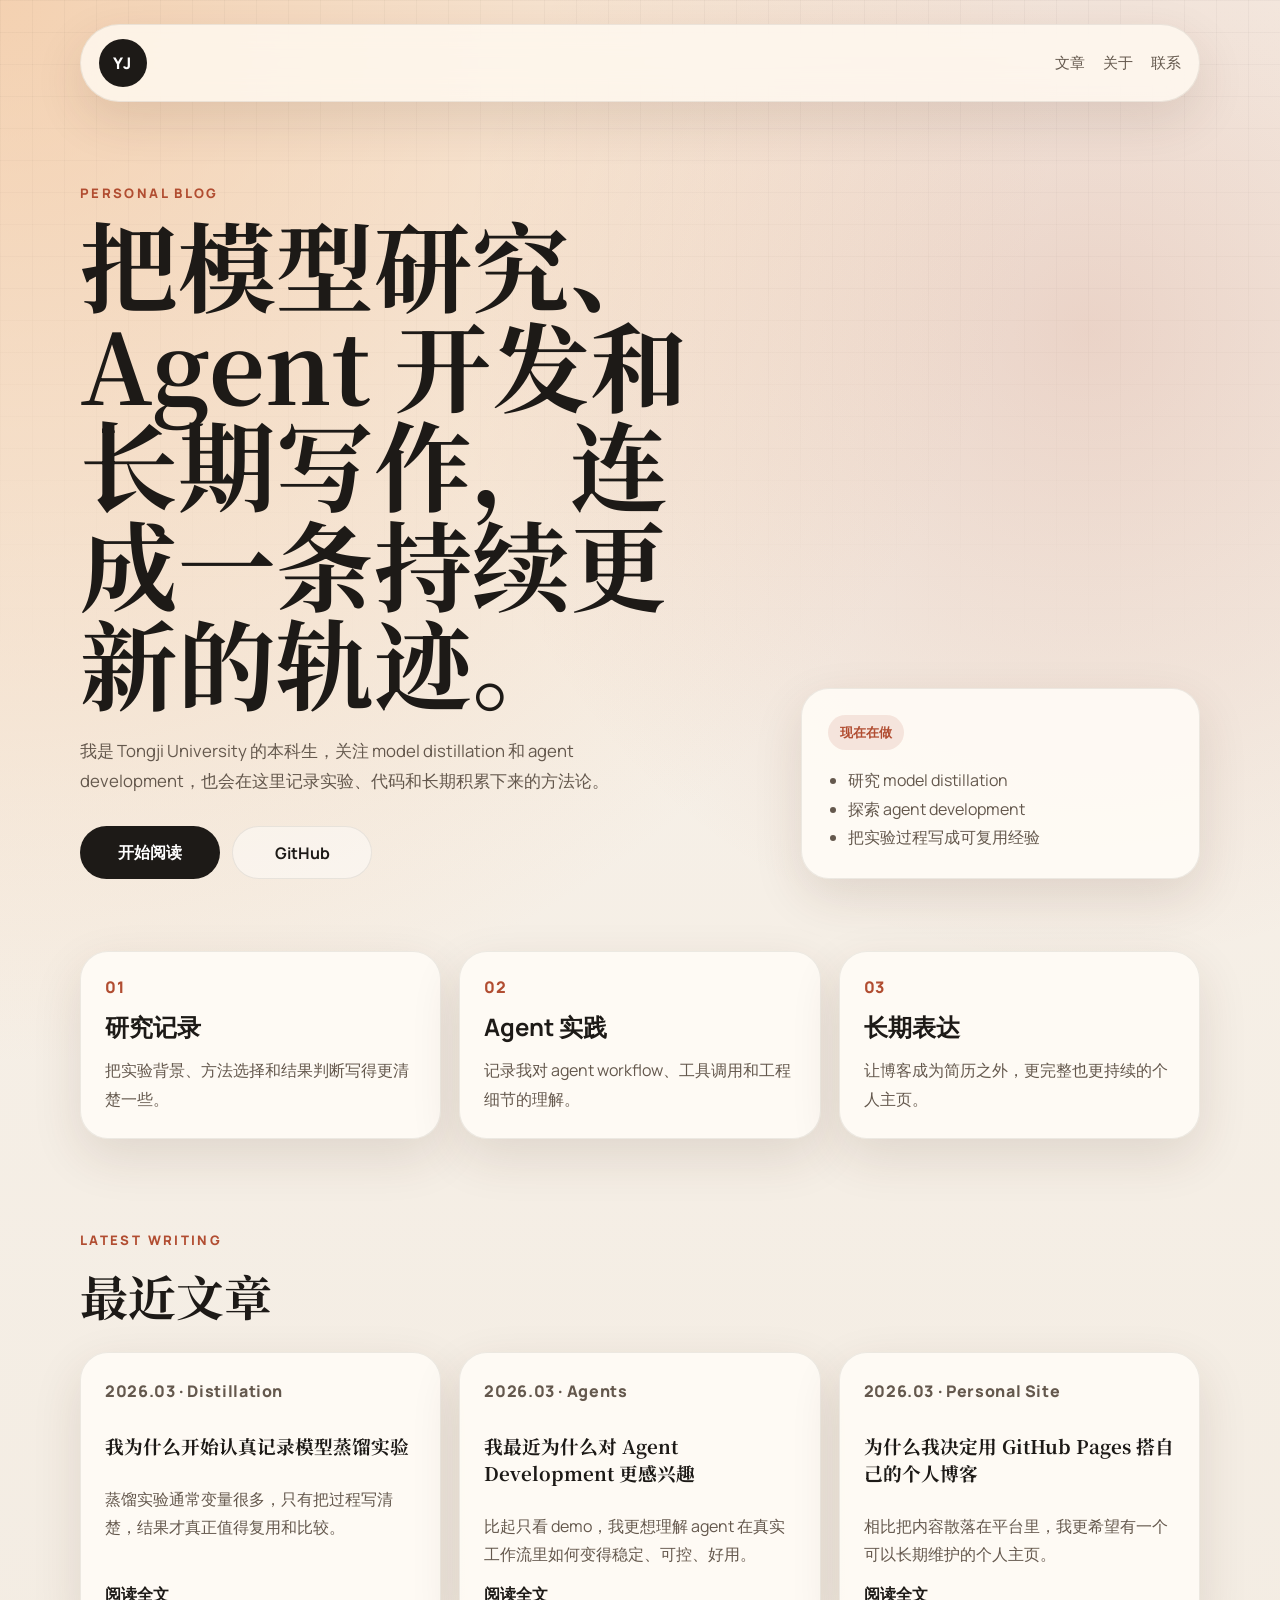
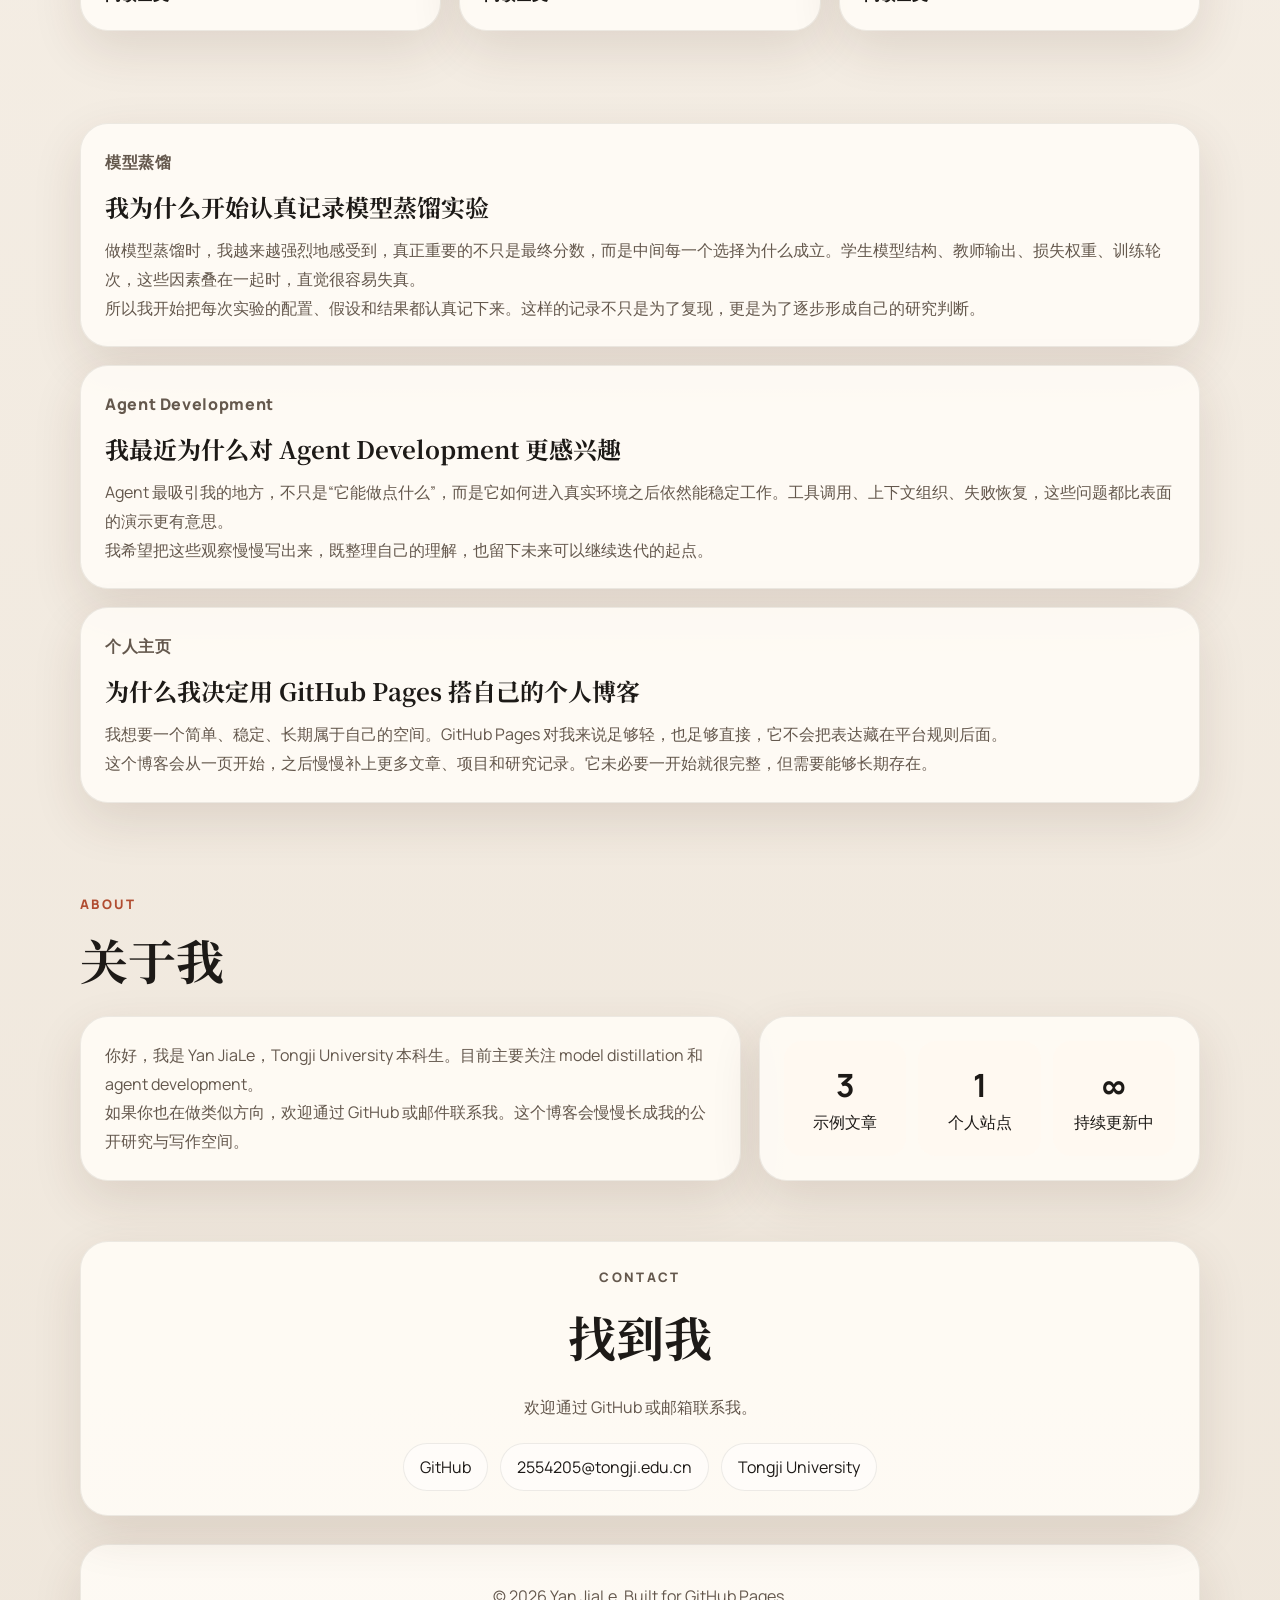
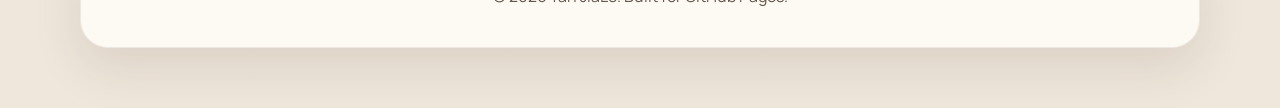
==== blog/index.html @ 61a16327 "Add GitHub Pages personal blog" ====
<!DOCTYPE html>
<html lang="zh-CN">
  <head>
    <meta charset="UTF-8" />
    <meta name="viewport" content="width=device-width, initial-scale=1.0" />
    <title>Yan JiaLe | Personal Blog</title>
    <meta
      name="description"
      content="Yan JiaLe 的个人博客，记录模型蒸馏、Agent 开发与个人研究笔记。"
    />
    <link rel="preconnect" href="https://fonts.googleapis.com" />
    <link rel="preconnect" href="https://fonts.gstatic.com" crossorigin />
    <link
      href="https://fonts.googleapis.com/css2?family=Manrope:wght@400;500;700;800&family=Noto+Serif+SC:wght@500;700&display=swap"
      rel="stylesheet"
    />
    <link rel="stylesheet" href="./styles.css" />
  </head>
  <body>
    <div class="page-shell">
      <header class="site-header">
        <a class="brand" href="#top">YJ</a>
        <nav class="site-nav">
          <a href="#writing">文章</a>
          <a href="#about">关于</a>
          <a href="#contact">联系</a>
        </nav>
      </header>

      <main id="top">
        <section class="hero">
          <div class="hero-copy">
            <p class="eyebrow">PERSONAL BLOG</p>
            <h1>把模型研究、Agent 开发和长期写作，连成一条持续更新的轨迹。</h1>
            <p class="hero-text">
              我是 Tongji University 的本科生，关注 model distillation 和 agent development，也会在这里记录实验、代码和长期积累下来的方法论。
            </p>
            <div class="hero-actions">
              <a class="button button-primary" href="#writing">开始阅读</a>
              <a class="button button-secondary" href="https://github.com/YanJiaLe-TongJi" target="_blank" rel="noreferrer">GitHub</a>
            </div>
          </div>

          <aside class="hero-card">
            <span class="hero-card-label">现在在做</span>
            <ul>
              <li>研究 model distillation</li>
              <li>探索 agent development</li>
              <li>把实验过程写成可复用经验</li>
            </ul>
          </aside>
        </section>

        <section class="section section-highlight">
          <div class="highlight-grid">
            <article>
              <span>01</span>
              <h2>研究记录</h2>
              <p>把实验背景、方法选择和结果判断写得更清楚一些。</p>
            </article>
            <article>
              <span>02</span>
              <h2>Agent 实践</h2>
              <p>记录我对 agent workflow、工具调用和工程细节的理解。</p>
            </article>
            <article>
              <span>03</span>
              <h2>长期表达</h2>
              <p>让博客成为简历之外，更完整也更持续的个人主页。</p>
            </article>
          </div>
        </section>

        <section class="section" id="writing">
          <div class="section-heading">
            <p class="eyebrow">LATEST WRITING</p>
            <h2>最近文章</h2>
          </div>

          <div class="post-grid">
            <article class="post-card">
              <p class="meta">2026.03 · Distillation</p>
              <h3>我为什么开始认真记录模型蒸馏实验</h3>
              <p>
                蒸馏实验通常变量很多，只有把过程写清楚，结果才真正值得复用和比较。
              </p>
              <a href="#post-1">阅读全文</a>
            </article>

            <article class="post-card">
              <p class="meta">2026.03 · Agents</p>
              <h3>我最近为什么对 Agent Development 更感兴趣</h3>
              <p>
                比起只看 demo，我更想理解 agent 在真实工作流里如何变得稳定、可控、好用。
              </p>
              <a href="#post-2">阅读全文</a>
            </article>

            <article class="post-card">
              <p class="meta">2026.03 · Personal Site</p>
              <h3>为什么我决定用 GitHub Pages 搭自己的个人博客</h3>
              <p>
                相比把内容散落在平台里，我更希望有一个可以长期维护的个人主页。
              </p>
              <a href="#post-3">阅读全文</a>
            </article>
          </div>
        </section>

        <section class="section article-list">
          <article class="article-preview" id="post-1">
            <p class="meta">模型蒸馏</p>
            <h2>我为什么开始认真记录模型蒸馏实验</h2>
            <p>
              做模型蒸馏时，我越来越强烈地感受到，真正重要的不只是最终分数，而是中间每一个选择为什么成立。学生模型结构、教师输出、损失权重、训练轮次，这些因素叠在一起时，直觉很容易失真。
            </p>
            <p>
              所以我开始把每次实验的配置、假设和结果都认真记下来。这样的记录不只是为了复现，更是为了逐步形成自己的研究判断。
            </p>
          </article>

          <article class="article-preview" id="post-2">
            <p class="meta">Agent Development</p>
            <h2>我最近为什么对 Agent Development 更感兴趣</h2>
            <p>
              Agent 最吸引我的地方，不只是“它能做点什么”，而是它如何进入真实环境之后依然能稳定工作。工具调用、上下文组织、失败恢复，这些问题都比表面的演示更有意思。
            </p>
            <p>
              我希望把这些观察慢慢写出来，既整理自己的理解，也留下未来可以继续迭代的起点。
            </p>
          </article>

          <article class="article-preview" id="post-3">
            <p class="meta">个人主页</p>
            <h2>为什么我决定用 GitHub Pages 搭自己的个人博客</h2>
            <p>
              我想要一个简单、稳定、长期属于自己的空间。GitHub Pages 对我来说足够轻，也足够直接，它不会把表达藏在平台规则后面。
            </p>
            <p>
              这个博客会从一页开始，之后慢慢补上更多文章、项目和研究记录。它未必要一开始就很完整，但需要能够长期存在。
            </p>
          </article>
        </section>

        <section class="section split-section" id="about">
          <div class="section-heading">
            <p class="eyebrow">ABOUT</p>
            <h2>关于我</h2>
          </div>

          <div class="about-grid">
            <div class="about-panel">
              <p>
                你好，我是 Yan JiaLe，Tongji University 本科生。目前主要关注 model distillation 和 agent development。
              </p>
              <p>
                如果你也在做类似方向，欢迎通过 GitHub 或邮件联系我。这个博客会慢慢长成我的公开研究与写作空间。
              </p>
            </div>

            <div class="about-panel stats-panel">
              <div>
                <strong>3</strong>
                <span>示例文章</span>
              </div>
              <div>
                <strong>1</strong>
                <span>个人站点</span>
              </div>
              <div>
                <strong>∞</strong>
                <span>持续更新中</span>
              </div>
            </div>
          </div>
        </section>

        <section class="section contact-section" id="contact">
          <div class="section-heading">
            <p class="eyebrow">CONTACT</p>
            <h2>找到我</h2>
          </div>
          <p>
            欢迎通过 GitHub 或邮箱联系我。
          </p>
          <div class="contact-links">
            <a href="https://github.com/YanJiaLe-TongJi" target="_blank" rel="noreferrer">GitHub</a>
            <a href="mailto:2554205@tongji.edu.cn">2554205@tongji.edu.cn</a>
            <a href="https://www.tongji.edu.cn" target="_blank" rel="noreferrer">Tongji University</a>
          </div>
        </section>
      </main>

      <footer class="site-footer">
        <p>© <span id="current-year"></span> Yan JiaLe. Built for GitHub Pages.</p>
      </footer>
    </div>

    <script src="./script.js"></script>
  </body>
</html>
---- blog/styles.css ----
:root {
  --bg: #f4efe8;
  --surface: rgba(255, 252, 246, 0.88);
  --surface-strong: #fff9f1;
  --ink: #1d1a17;
  --muted: #64584d;
  --accent: #b14d31;
  --accent-soft: #e8b38a;
  --line: rgba(29, 26, 23, 0.08);
  --shadow: 0 18px 50px rgba(77, 44, 28, 0.12);
  --radius-lg: 28px;
  --radius-md: 18px;
  --radius-sm: 999px;
  --container: 1120px;
}

* {
  box-sizing: border-box;
}

html {
  scroll-behavior: smooth;
}

body {
  margin: 0;
  min-height: 100vh;
  color: var(--ink);
  background:
    radial-gradient(circle at top left, rgba(241, 187, 139, 0.6), transparent 30%),
    radial-gradient(circle at 85% 10%, rgba(177, 77, 49, 0.18), transparent 20%),
    linear-gradient(180deg, #f8f2ea 0%, #efe7dc 100%);
  font-family: "Manrope", sans-serif;
}

body::before {
  position: fixed;
  inset: 0;
  z-index: -1;
  background-image:
    linear-gradient(rgba(29, 26, 23, 0.04) 1px, transparent 1px),
    linear-gradient(90deg, rgba(29, 26, 23, 0.04) 1px, transparent 1px);
  background-size: 32px 32px;
  content: "";
  mask-image: linear-gradient(180deg, rgba(0, 0, 0, 0.8), transparent 75%);
}

a {
  color: inherit;
  text-decoration: none;
}

.page-shell {
  width: min(calc(100% - 32px), var(--container));
  margin: 0 auto;
  padding: 24px 0 60px;
}

.site-header {
  position: sticky;
  top: 16px;
  z-index: 10;
  display: flex;
  align-items: center;
  justify-content: space-between;
  padding: 14px 18px;
  border: 1px solid var(--line);
  border-radius: var(--radius-sm);
  background: rgba(255, 249, 241, 0.82);
  backdrop-filter: blur(14px);
  box-shadow: var(--shadow);
}

.brand {
  display: inline-flex;
  align-items: center;
  justify-content: center;
  width: 48px;
  height: 48px;
  border-radius: 50%;
  background: var(--ink);
  color: #fff;
  font-weight: 800;
  letter-spacing: 0.08em;
}

.site-nav {
  display: flex;
  gap: 18px;
  color: var(--muted);
  font-size: 0.95rem;
}

.hero {
  display: grid;
  grid-template-columns: 1.4fr 0.8fr;
  gap: 24px;
  align-items: end;
  padding: 82px 0 44px;
}

.hero-copy h1,
.section-heading h2,
.article-preview h2,
.post-card h3 {
  font-family: "Noto Serif SC", serif;
}

.eyebrow {
  margin: 0 0 12px;
  color: var(--accent);
  font-size: 0.82rem;
  font-weight: 800;
  letter-spacing: 0.18em;
}

.hero-copy h1 {
  margin: 0;
  max-width: 11ch;
  font-size: clamp(3rem, 8vw, 6.1rem);
  line-height: 1.02;
}

.hero-text {
  max-width: 34rem;
  margin: 24px 0 0;
  color: var(--muted);
  font-size: 1.05rem;
  line-height: 1.8;
}

.hero-actions {
  display: flex;
  flex-wrap: wrap;
  gap: 12px;
  margin-top: 30px;
}

.button {
  display: inline-flex;
  align-items: center;
  justify-content: center;
  min-width: 140px;
  padding: 14px 20px;
  border-radius: var(--radius-sm);
  border: 1px solid transparent;
  font-weight: 700;
}

.button-primary {
  background: var(--ink);
  color: #fff;
}

.button-secondary {
  border-color: var(--line);
  background: rgba(255, 255, 255, 0.44);
}

.hero-card,
.post-card,
.article-preview,
.about-panel,
.contact-section,
.site-footer,
.highlight-grid article {
  border: 1px solid var(--line);
  border-radius: var(--radius-lg);
  background: var(--surface);
  box-shadow: var(--shadow);
}

.hero-card {
  padding: 26px;
  transform: rotate(2deg);
}

.hero-card-label {
  display: inline-block;
  margin-bottom: 16px;
  padding: 8px 12px;
  border-radius: var(--radius-sm);
  background: rgba(177, 77, 49, 0.12);
  color: var(--accent);
  font-size: 0.82rem;
  font-weight: 700;
}

.hero-card ul {
  margin: 0;
  padding-left: 20px;
  color: var(--muted);
  line-height: 1.8;
}

.section {
  margin-top: 28px;
  padding: 32px 0;
}

.section-highlight {
  padding-top: 0;
}

.highlight-grid {
  display: grid;
  grid-template-columns: repeat(3, 1fr);
  gap: 18px;
}

.highlight-grid article,
.post-card,
.article-preview,
.about-panel,
.contact-section,
.site-footer {
  padding: 24px;
}

.highlight-grid span,
.meta {
  color: var(--accent);
  font-weight: 800;
  letter-spacing: 0.04em;
}

.highlight-grid h2,
.post-card h3,
.article-preview h2,
.section-heading h2 {
  margin: 12px 0;
}

.highlight-grid p,
.post-card p,
.article-preview p,
.about-panel p,
.contact-section p {
  margin: 0;
  color: var(--muted);
  line-height: 1.8;
}

.section-heading {
  margin-bottom: 22px;
}

.section-heading h2 {
  font-size: clamp(2rem, 4vw, 3rem);
}

.post-grid {
  display: grid;
  grid-template-columns: repeat(3, 1fr);
  gap: 18px;
}

.post-card {
  display: flex;
  flex-direction: column;
  gap: 14px;
}

.post-card a {
  margin-top: auto;
  font-weight: 800;
}

.article-list {
  display: grid;
  gap: 18px;
}

.split-section .about-grid {
  display: grid;
  grid-template-columns: 1.2fr 0.8fr;
  gap: 18px;
}

.stats-panel {
  display: grid;
  grid-template-columns: repeat(3, 1fr);
  gap: 12px;
}

.stats-panel div {
  display: grid;
  gap: 4px;
  place-items: center;
  padding: 22px 12px;
  border-radius: var(--radius-md);
  background: var(--surface-strong);
}

.stats-panel strong {
  font-size: 2rem;
}

.contact-section {
  text-align: center;
}

.contact-links {
  display: flex;
  justify-content: center;
  flex-wrap: wrap;
  gap: 12px;
  margin-top: 22px;
}

.contact-links a {
  padding: 12px 16px;
  border: 1px solid var(--line);
  border-radius: var(--radius-sm);
  background: rgba(255, 255, 255, 0.5);
}

.site-footer {
  margin-top: 28px;
  text-align: center;
  color: var(--muted);
}

.hero-copy,
.hero-card,
.highlight-grid article,
.post-card,
.article-preview,
.about-panel,
.contact-section {
  opacity: 0;
  transform: translateY(24px);
  animation: rise 0.7s ease forwards;
}

.hero-card {
  animation-delay: 0.15s;
}

.highlight-grid article:nth-child(2),
.post-card:nth-child(2),
.article-preview:nth-child(2) {
  animation-delay: 0.18s;
}

.highlight-grid article:nth-child(3),
.post-card:nth-child(3),
.article-preview:nth-child(3) {
  animation-delay: 0.28s;
}

@keyframes rise {
  to {
    opacity: 1;
    transform: translateY(0);
  }
}

@media (max-width: 900px) {
  .hero,
  .highlight-grid,
  .post-grid,
  .split-section .about-grid,
  .stats-panel {
    grid-template-columns: 1fr;
  }

  .hero-card {
    transform: none;
  }
}

@media (max-width: 640px) {
  .page-shell {
    width: min(calc(100% - 20px), var(--container));
  }

  .site-header {
    top: 10px;
    padding: 12px 14px;
  }

  .site-nav {
    gap: 12px;
    font-size: 0.88rem;
  }

  .brand {
    width: 42px;
    height: 42px;
  }

  .hero {
    padding-top: 54px;
  }

  .hero-copy h1 {
    max-width: none;
  }
}
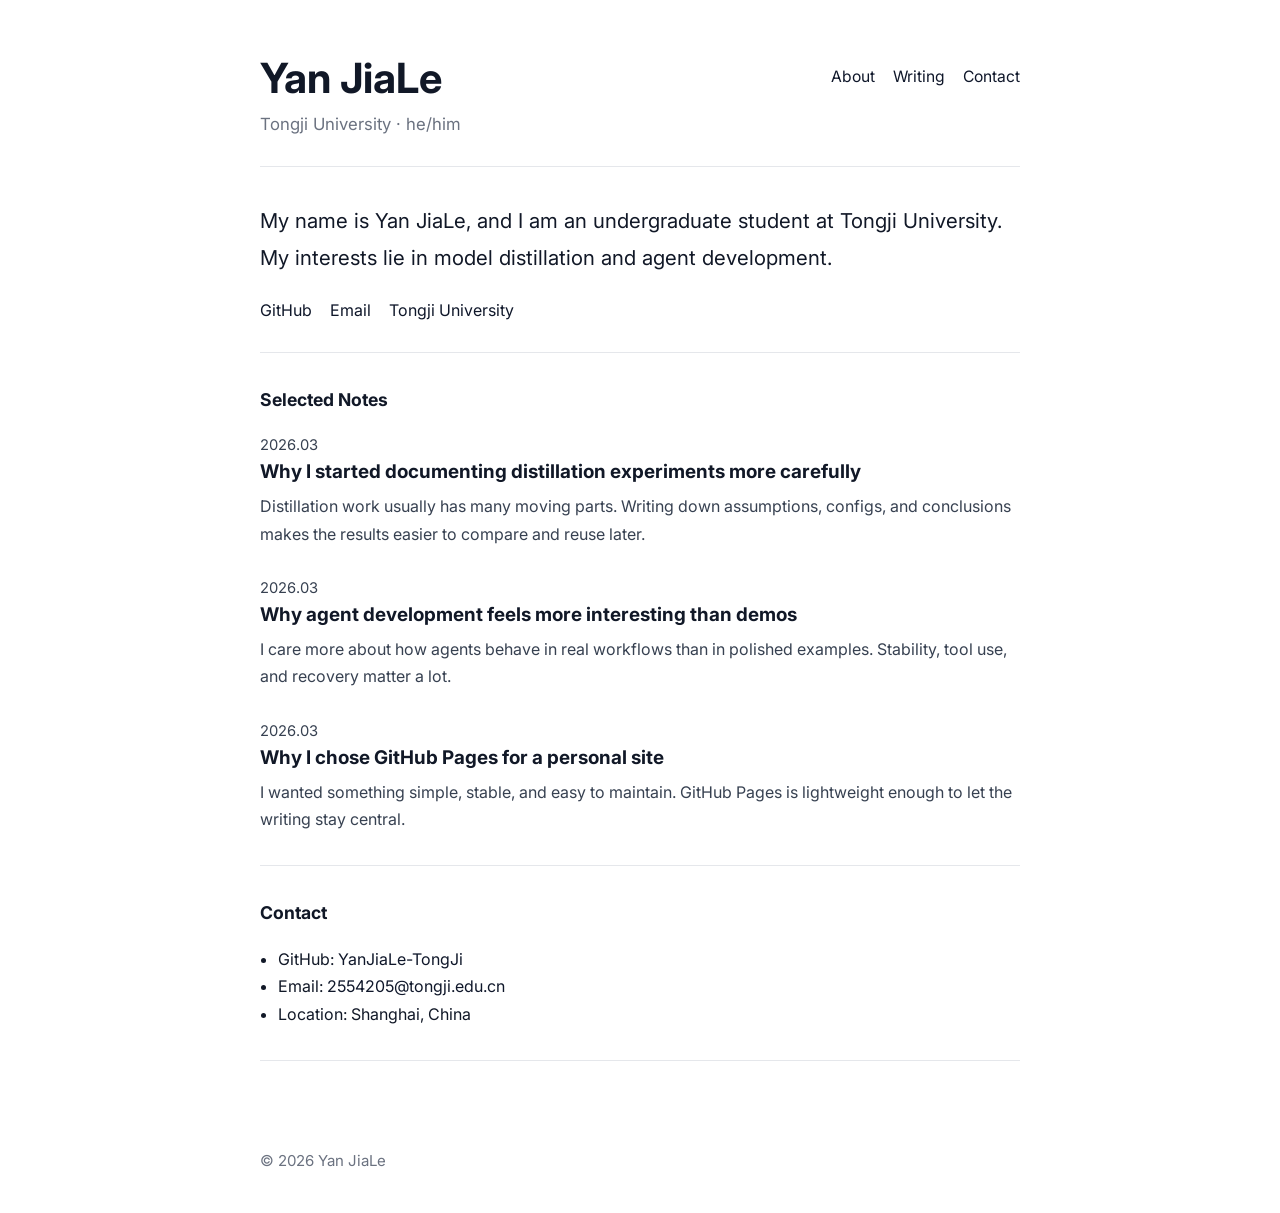
==== commit 70525cda: "Simplify blog layout" ====
--- a/blog/index.html
+++ b/blog/index.html
@@ -3,198 +3,93 @@
   <head>
     <meta charset="UTF-8" />
     <meta name="viewport" content="width=device-width, initial-scale=1.0" />
-    <title>Yan JiaLe | Personal Blog</title>
+    <title>Yan JiaLe</title>
     <meta
       name="description"
-      content="Yan JiaLe 的个人博客，记录模型蒸馏、Agent 开发与个人研究笔记。"
+      content="Yan JiaLe 的个人主页，关注 model distillation、agent development 与研究记录。"
     />
     <link rel="preconnect" href="https://fonts.googleapis.com" />
     <link rel="preconnect" href="https://fonts.gstatic.com" crossorigin />
     <link
-      href="https://fonts.googleapis.com/css2?family=Manrope:wght@400;500;700;800&family=Noto+Serif+SC:wght@500;700&display=swap"
+      href="https://fonts.googleapis.com/css2?family=Inter:wght@400;500;600;700;800&display=swap"
       rel="stylesheet"
     />
     <link rel="stylesheet" href="./styles.css" />
   </head>
   <body>
-    <div class="page-shell">
+    <div class="container">
       <header class="site-header">
-        <a class="brand" href="#top">YJ</a>
-        <nav class="site-nav">
-          <a href="#writing">文章</a>
-          <a href="#about">关于</a>
-          <a href="#contact">联系</a>
+        <div>
+          <h1>Yan JiaLe</h1>
+          <p class="subtitle">Tongji University · he/him</p>
+        </div>
+        <nav class="nav">
+          <a href="#about">About</a>
+          <a href="#writing">Writing</a>
+          <a href="#contact">Contact</a>
         </nav>
       </header>
 
-      <main id="top">
-        <section class="hero">
-          <div class="hero-copy">
-            <p class="eyebrow">PERSONAL BLOG</p>
-            <h1>把模型研究、Agent 开发和长期写作，连成一条持续更新的轨迹。</h1>
-            <p class="hero-text">
-              我是 Tongji University 的本科生，关注 model distillation 和 agent development，也会在这里记录实验、代码和长期积累下来的方法论。
-            </p>
-            <div class="hero-actions">
-              <a class="button button-primary" href="#writing">开始阅读</a>
-              <a class="button button-secondary" href="https://github.com/YanJiaLe-TongJi" target="_blank" rel="noreferrer">GitHub</a>
-            </div>
-          </div>
-
-          <aside class="hero-card">
-            <span class="hero-card-label">现在在做</span>
-            <ul>
-              <li>研究 model distillation</li>
-              <li>探索 agent development</li>
-              <li>把实验过程写成可复用经验</li>
-            </ul>
-          </aside>
-        </section>
-
-        <section class="section section-highlight">
-          <div class="highlight-grid">
-            <article>
-              <span>01</span>
-              <h2>研究记录</h2>
-              <p>把实验背景、方法选择和结果判断写得更清楚一些。</p>
-            </article>
-            <article>
-              <span>02</span>
-              <h2>Agent 实践</h2>
-              <p>记录我对 agent workflow、工具调用和工程细节的理解。</p>
-            </article>
-            <article>
-              <span>03</span>
-              <h2>长期表达</h2>
-              <p>让博客成为简历之外，更完整也更持续的个人主页。</p>
-            </article>
+      <main>
+        <section class="intro" id="about">
+          <p>
+            My name is Yan JiaLe, and I am an undergraduate student at Tongji
+            University. My interests lie in model distillation and agent
+            development.
+          </p>
+          <div class="links">
+            <a href="https://github.com/YanJiaLe-TongJi" target="_blank" rel="noreferrer">GitHub</a>
+            <a href="mailto:2554205@tongji.edu.cn">Email</a>
+            <a href="https://www.tongji.edu.cn" target="_blank" rel="noreferrer">Tongji University</a>
           </div>
         </section>
 
         <section class="section" id="writing">
-          <div class="section-heading">
-            <p class="eyebrow">LATEST WRITING</p>
-            <h2>最近文章</h2>
-          </div>
+          <h2>Selected Notes</h2>
 
-          <div class="post-grid">
-            <article class="post-card">
-              <p class="meta">2026.03 · Distillation</p>
-              <h3>我为什么开始认真记录模型蒸馏实验</h3>
-              <p>
-                蒸馏实验通常变量很多，只有把过程写清楚，结果才真正值得复用和比较。
-              </p>
-              <a href="#post-1">阅读全文</a>
-            </article>
-
-            <article class="post-card">
-              <p class="meta">2026.03 · Agents</p>
-              <h3>我最近为什么对 Agent Development 更感兴趣</h3>
-              <p>
-                比起只看 demo，我更想理解 agent 在真实工作流里如何变得稳定、可控、好用。
-              </p>
-              <a href="#post-2">阅读全文</a>
-            </article>
-
-            <article class="post-card">
-              <p class="meta">2026.03 · Personal Site</p>
-              <h3>为什么我决定用 GitHub Pages 搭自己的个人博客</h3>
-              <p>
-                相比把内容散落在平台里，我更希望有一个可以长期维护的个人主页。
-              </p>
-              <a href="#post-3">阅读全文</a>
-            </article>
-          </div>
-        </section>
-
-        <section class="section article-list">
-          <article class="article-preview" id="post-1">
-            <p class="meta">模型蒸馏</p>
-            <h2>我为什么开始认真记录模型蒸馏实验</h2>
+          <article class="entry">
+            <p class="meta">2026.03</p>
+            <h3>Why I started documenting distillation experiments more carefully</h3>
             <p>
-              做模型蒸馏时，我越来越强烈地感受到，真正重要的不只是最终分数，而是中间每一个选择为什么成立。学生模型结构、教师输出、损失权重、训练轮次，这些因素叠在一起时，直觉很容易失真。
-            </p>
-            <p>
-              所以我开始把每次实验的配置、假设和结果都认真记下来。这样的记录不只是为了复现，更是为了逐步形成自己的研究判断。
+              Distillation work usually has many moving parts. Writing down
+              assumptions, configs, and conclusions makes the results easier to
+              compare and reuse later.
             </p>
           </article>
 
-          <article class="article-preview" id="post-2">
-            <p class="meta">Agent Development</p>
-            <h2>我最近为什么对 Agent Development 更感兴趣</h2>
+          <article class="entry">
+            <p class="meta">2026.03</p>
+            <h3>Why agent development feels more interesting than demos</h3>
             <p>
-              Agent 最吸引我的地方，不只是“它能做点什么”，而是它如何进入真实环境之后依然能稳定工作。工具调用、上下文组织、失败恢复，这些问题都比表面的演示更有意思。
-            </p>
-            <p>
-              我希望把这些观察慢慢写出来，既整理自己的理解，也留下未来可以继续迭代的起点。
+              I care more about how agents behave in real workflows than in
+              polished examples. Stability, tool use, and recovery matter a lot.
             </p>
           </article>
 
-          <article class="article-preview" id="post-3">
-            <p class="meta">个人主页</p>
-            <h2>为什么我决定用 GitHub Pages 搭自己的个人博客</h2>
+          <article class="entry">
+            <p class="meta">2026.03</p>
+            <h3>Why I chose GitHub Pages for a personal site</h3>
             <p>
-              我想要一个简单、稳定、长期属于自己的空间。GitHub Pages 对我来说足够轻，也足够直接，它不会把表达藏在平台规则后面。
-            </p>
-            <p>
-              这个博客会从一页开始，之后慢慢补上更多文章、项目和研究记录。它未必要一开始就很完整，但需要能够长期存在。
+              I wanted something simple, stable, and easy to maintain. GitHub
+              Pages is lightweight enough to let the writing stay central.
             </p>
           </article>
         </section>
 
-        <section class="section split-section" id="about">
-          <div class="section-heading">
-            <p class="eyebrow">ABOUT</p>
-            <h2>关于我</h2>
-          </div>
-
-          <div class="about-grid">
-            <div class="about-panel">
-              <p>
-                你好，我是 Yan JiaLe，Tongji University 本科生。目前主要关注 model distillation 和 agent development。
-              </p>
-              <p>
-                如果你也在做类似方向，欢迎通过 GitHub 或邮件联系我。这个博客会慢慢长成我的公开研究与写作空间。
-              </p>
-            </div>
-
-            <div class="about-panel stats-panel">
-              <div>
-                <strong>3</strong>
-                <span>示例文章</span>
-              </div>
-              <div>
-                <strong>1</strong>
-                <span>个人站点</span>
-              </div>
-              <div>
-                <strong>∞</strong>
-                <span>持续更新中</span>
-              </div>
-            </div>
-          </div>
-        </section>
-
-        <section class="section contact-section" id="contact">
-          <div class="section-heading">
-            <p class="eyebrow">CONTACT</p>
-            <h2>找到我</h2>
-          </div>
-          <p>
-            欢迎通过 GitHub 或邮箱联系我。
-          </p>
-          <div class="contact-links">
-            <a href="https://github.com/YanJiaLe-TongJi" target="_blank" rel="noreferrer">GitHub</a>
-            <a href="mailto:2554205@tongji.edu.cn">2554205@tongji.edu.cn</a>
-            <a href="https://www.tongji.edu.cn" target="_blank" rel="noreferrer">Tongji University</a>
-          </div>
+        <section class="section" id="contact">
+          <h2>Contact</h2>
+          <ul class="contact-list">
+            <li>GitHub: <a href="https://github.com/YanJiaLe-TongJi" target="_blank" rel="noreferrer">YanJiaLe-TongJi</a></li>
+            <li>Email: <a href="mailto:2554205@tongji.edu.cn">2554205@tongji.edu.cn</a></li>
+            <li>Location: Shanghai, China</li>
+          </ul>
         </section>
       </main>
+    </div>
 
-      <footer class="site-footer">
-        <p>© <span id="current-year"></span> Yan JiaLe. Built for GitHub Pages.</p>
-      </footer>
-    </div>
+    <footer class="footer">
+      <p>© <span id="current-year"></span> Yan JiaLe</p>
+    </footer>
 
     <script src="./script.js"></script>
   </body>
--- a/blog/styles.css
+++ b/blog/styles.css
@@ -1,17 +1,9 @@
 :root {
-  --bg: #f4efe8;
-  --surface: rgba(255, 252, 246, 0.88);
-  --surface-strong: #fff9f1;
-  --ink: #1d1a17;
-  --muted: #64584d;
-  --accent: #b14d31;
-  --accent-soft: #e8b38a;
-  --line: rgba(29, 26, 23, 0.08);
-  --shadow: 0 18px 50px rgba(77, 44, 28, 0.12);
-  --radius-lg: 28px;
-  --radius-md: 18px;
-  --radius-sm: 999px;
-  --container: 1120px;
+  --bg: #ffffff;
+  --text: #111827;
+  --muted: #6b7280;
+  --line: #e5e7eb;
+  --link: #0f172a;
 }
 
 * {
@@ -24,377 +16,131 @@
 
 body {
   margin: 0;
-  min-height: 100vh;
-  color: var(--ink);
-  background:
-    radial-gradient(circle at top left, rgba(241, 187, 139, 0.6), transparent 30%),
-    radial-gradient(circle at 85% 10%, rgba(177, 77, 49, 0.18), transparent 20%),
-    linear-gradient(180deg, #f8f2ea 0%, #efe7dc 100%);
-  font-family: "Manrope", sans-serif;
-}
-
-body::before {
-  position: fixed;
-  inset: 0;
-  z-index: -1;
-  background-image:
-    linear-gradient(rgba(29, 26, 23, 0.04) 1px, transparent 1px),
-    linear-gradient(90deg, rgba(29, 26, 23, 0.04) 1px, transparent 1px);
-  background-size: 32px 32px;
-  content: "";
-  mask-image: linear-gradient(180deg, rgba(0, 0, 0, 0.8), transparent 75%);
+  background: var(--bg);
+  color: var(--text);
+  font-family: "Inter", sans-serif;
+  line-height: 1.7;
 }
 
 a {
-  color: inherit;
+  color: var(--link);
   text-decoration: none;
 }
 
-.page-shell {
-  width: min(calc(100% - 32px), var(--container));
+a:hover {
+  text-decoration: underline;
+}
+
+.container {
+  width: min(760px, calc(100% - 32px));
   margin: 0 auto;
-  padding: 24px 0 60px;
+  padding: 56px 0 72px;
 }
 
 .site-header {
-  position: sticky;
-  top: 16px;
-  z-index: 10;
   display: flex;
-  align-items: center;
   justify-content: space-between;
-  padding: 14px 18px;
-  border: 1px solid var(--line);
-  border-radius: var(--radius-sm);
-  background: rgba(255, 249, 241, 0.82);
-  backdrop-filter: blur(14px);
-  box-shadow: var(--shadow);
+  align-items: flex-start;
+  gap: 24px;
+  padding-bottom: 28px;
+  border-bottom: 1px solid var(--line);
 }
 
-.brand {
-  display: inline-flex;
-  align-items: center;
-  justify-content: center;
-  width: 48px;
-  height: 48px;
-  border-radius: 50%;
-  background: var(--ink);
-  color: #fff;
-  font-weight: 800;
-  letter-spacing: 0.08em;
+.site-header h1 {
+  margin: 0;
+  font-size: 2.6rem;
+  line-height: 1.1;
 }
 
-.site-nav {
+.subtitle {
+  margin: 8px 0 0;
+  color: var(--muted);
+  font-size: 1.05rem;
+}
+
+.nav {
   display: flex;
   gap: 18px;
-  color: var(--muted);
-  font-size: 0.95rem;
+  padding-top: 8px;
+  font-size: 0.98rem;
 }
 
-.hero {
-  display: grid;
-  grid-template-columns: 1.4fr 0.8fr;
-  gap: 24px;
-  align-items: end;
-  padding: 82px 0 44px;
+.intro {
+  padding: 36px 0 28px;
+  border-bottom: 1px solid var(--line);
 }
 
-.hero-copy h1,
-.section-heading h2,
-.article-preview h2,
-.post-card h3 {
-  font-family: "Noto Serif SC", serif;
-}
-
-.eyebrow {
-  margin: 0 0 12px;
-  color: var(--accent);
-  font-size: 0.82rem;
-  font-weight: 800;
-  letter-spacing: 0.18em;
-}
-
-.hero-copy h1 {
+.intro p {
   margin: 0;
-  max-width: 11ch;
-  font-size: clamp(3rem, 8vw, 6.1rem);
-  line-height: 1.02;
-}
-
-.hero-text {
-  max-width: 34rem;
-  margin: 24px 0 0;
-  color: var(--muted);
-  font-size: 1.05rem;
+  font-size: 1.28rem;
   line-height: 1.8;
 }
 
-.hero-actions {
+.links {
   display: flex;
   flex-wrap: wrap;
-  gap: 12px;
-  margin-top: 30px;
-}
-
-.button {
-  display: inline-flex;
-  align-items: center;
-  justify-content: center;
-  min-width: 140px;
-  padding: 14px 20px;
-  border-radius: var(--radius-sm);
-  border: 1px solid transparent;
-  font-weight: 700;
-}
-
-.button-primary {
-  background: var(--ink);
-  color: #fff;
-}
-
-.button-secondary {
-  border-color: var(--line);
-  background: rgba(255, 255, 255, 0.44);
-}
-
-.hero-card,
-.post-card,
-.article-preview,
-.about-panel,
-.contact-section,
-.site-footer,
-.highlight-grid article {
-  border: 1px solid var(--line);
-  border-radius: var(--radius-lg);
-  background: var(--surface);
-  box-shadow: var(--shadow);
-}
-
-.hero-card {
-  padding: 26px;
-  transform: rotate(2deg);
-}
-
-.hero-card-label {
-  display: inline-block;
-  margin-bottom: 16px;
-  padding: 8px 12px;
-  border-radius: var(--radius-sm);
-  background: rgba(177, 77, 49, 0.12);
-  color: var(--accent);
-  font-size: 0.82rem;
-  font-weight: 700;
-}
-
-.hero-card ul {
-  margin: 0;
-  padding-left: 20px;
+  gap: 18px;
+  margin-top: 20px;
   color: var(--muted);
-  line-height: 1.8;
 }
 
 .section {
-  margin-top: 28px;
   padding: 32px 0;
+  border-bottom: 1px solid var(--line);
 }
 
-.section-highlight {
-  padding-top: 0;
+.section h2 {
+  margin: 0 0 18px;
+  font-size: 1.1rem;
 }
 
-.highlight-grid {
-  display: grid;
-  grid-template-columns: repeat(3, 1fr);
-  gap: 18px;
+.entry + .entry {
+  margin-top: 28px;
 }
 
-.highlight-grid article,
-.post-card,
-.article-preview,
-.about-panel,
-.contact-section,
-.site-footer {
-  padding: 24px;
+.meta {
+  margin: 0 0 6px;
+  color: var(--muted);
+  font-size: 0.92rem;
 }
 
-.highlight-grid span,
-.meta {
-  color: var(--accent);
-  font-weight: 800;
-  letter-spacing: 0.04em;
+.entry h3 {
+  margin: 0 0 8px;
+  font-size: 1.18rem;
+  line-height: 1.45;
 }
 
-.highlight-grid h2,
-.post-card h3,
-.article-preview h2,
-.section-heading h2 {
-  margin: 12px 0;
+.entry p {
+  margin: 0;
+  color: #374151;
 }
 
-.highlight-grid p,
-.post-card p,
-.article-preview p,
-.about-panel p,
-.contact-section p {
+.contact-list {
   margin: 0;
-  color: var(--muted);
-  line-height: 1.8;
+  padding-left: 18px;
 }
 
-.section-heading {
-  margin-bottom: 22px;
-}
-
-.section-heading h2 {
-  font-size: clamp(2rem, 4vw, 3rem);
-}
-
-.post-grid {
-  display: grid;
-  grid-template-columns: repeat(3, 1fr);
-  gap: 18px;
-}
-
-.post-card {
-  display: flex;
-  flex-direction: column;
-  gap: 14px;
-}
-
-.post-card a {
-  margin-top: auto;
-  font-weight: 800;
-}
-
-.article-list {
-  display: grid;
-  gap: 18px;
-}
-
-.split-section .about-grid {
-  display: grid;
-  grid-template-columns: 1.2fr 0.8fr;
-  gap: 18px;
-}
-
-.stats-panel {
-  display: grid;
-  grid-template-columns: repeat(3, 1fr);
-  gap: 12px;
-}
-
-.stats-panel div {
-  display: grid;
-  gap: 4px;
-  place-items: center;
-  padding: 22px 12px;
-  border-radius: var(--radius-md);
-  background: var(--surface-strong);
-}
-
-.stats-panel strong {
-  font-size: 2rem;
-}
-
-.contact-section {
-  text-align: center;
-}
-
-.contact-links {
-  display: flex;
-  justify-content: center;
-  flex-wrap: wrap;
-  gap: 12px;
-  margin-top: 22px;
-}
-
-.contact-links a {
-  padding: 12px 16px;
-  border: 1px solid var(--line);
-  border-radius: var(--radius-sm);
-  background: rgba(255, 255, 255, 0.5);
-}
-
-.site-footer {
-  margin-top: 28px;
-  text-align: center;
+.footer {
+  width: min(760px, calc(100% - 32px));
+  margin: 0 auto 40px;
   color: var(--muted);
-}
-
-.hero-copy,
-.hero-card,
-.highlight-grid article,
-.post-card,
-.article-preview,
-.about-panel,
-.contact-section {
-  opacity: 0;
-  transform: translateY(24px);
-  animation: rise 0.7s ease forwards;
-}
-
-.hero-card {
-  animation-delay: 0.15s;
-}
-
-.highlight-grid article:nth-child(2),
-.post-card:nth-child(2),
-.article-preview:nth-child(2) {
-  animation-delay: 0.18s;
-}
-
-.highlight-grid article:nth-child(3),
-.post-card:nth-child(3),
-.article-preview:nth-child(3) {
-  animation-delay: 0.28s;
-}
-
-@keyframes rise {
-  to {
-    opacity: 1;
-    transform: translateY(0);
-  }
-}
-
-@media (max-width: 900px) {
-  .hero,
-  .highlight-grid,
-  .post-grid,
-  .split-section .about-grid,
-  .stats-panel {
-    grid-template-columns: 1fr;
-  }
-
-  .hero-card {
-    transform: none;
-  }
+  font-size: 0.94rem;
 }
 
 @media (max-width: 640px) {
-  .page-shell {
-    width: min(calc(100% - 20px), var(--container));
+  .container {
+    padding-top: 32px;
   }
 
   .site-header {
-    top: 10px;
-    padding: 12px 14px;
+    flex-direction: column;
   }
 
-  .site-nav {
-    gap: 12px;
-    font-size: 0.88rem;
+  .site-header h1 {
+    font-size: 2.2rem;
   }
 
-  .brand {
-    width: 42px;
-    height: 42px;
-  }
-
-  .hero {
-    padding-top: 54px;
-  }
-
-  .hero-copy h1 {
-    max-width: none;
+  .intro p {
+    font-size: 1.08rem;
   }
 }
